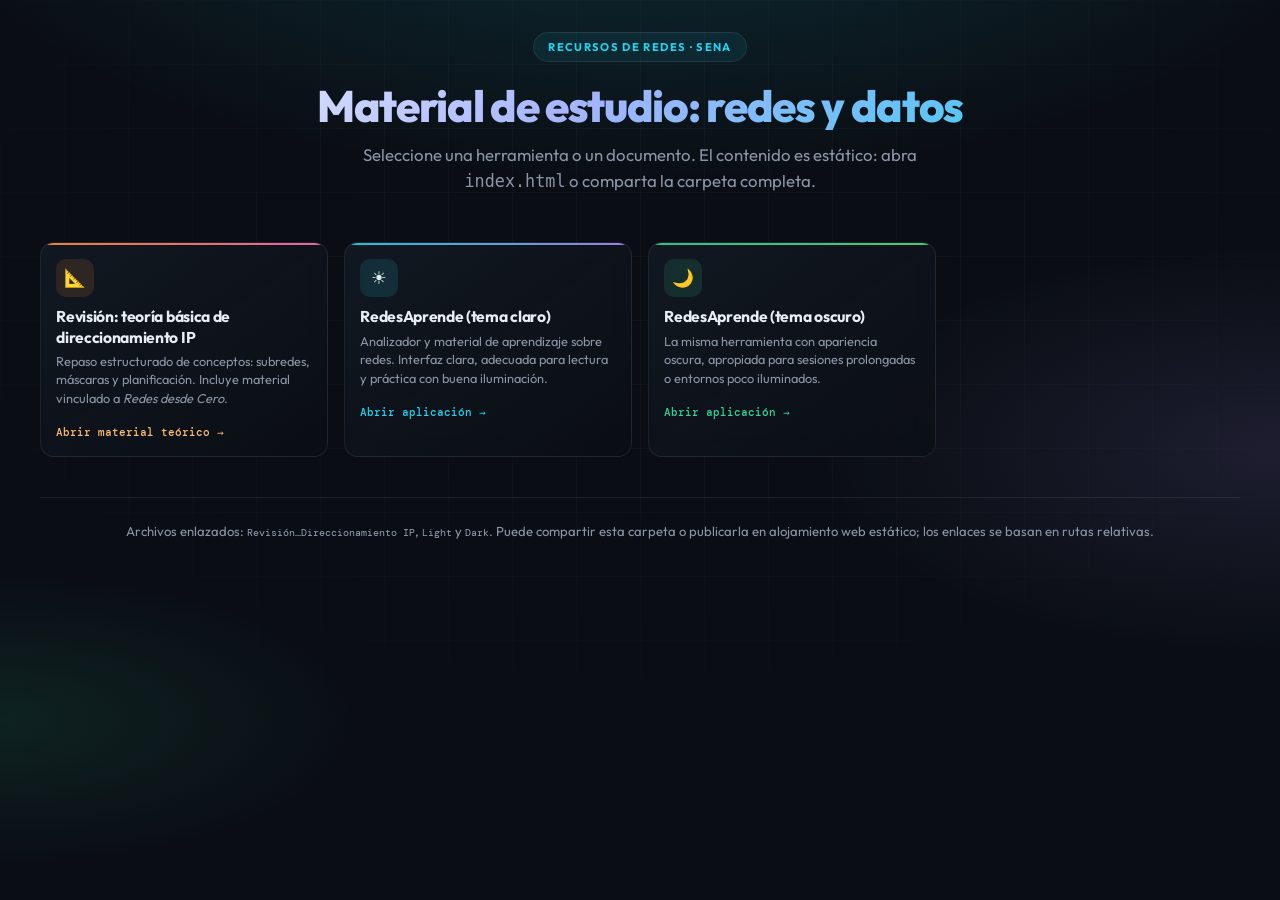
==== index.html @ 631f1eb5 "Revamp dark theme colors & fonts Replace dark-theme font stack with Outfit and DM Mono and update co" ====
<!DOCTYPE html>
<html lang="es">
<head>
  <meta charset="UTF-8">
  <meta name="viewport" content="width=device-width, initial-scale=1.0">
  <meta name="description" content="Acceso a herramientas y material de estudio: RedesAprende (analizador) y repaso de direccionamiento IP.">
  <title>Redes y datos — Material de estudio SENA</title>
  <link rel="preconnect" href="https://fonts.googleapis.com">
  <link rel="preconnect" href="https://fonts.gstatic.com" crossorigin>
  <link href="https://fonts.googleapis.com/css2?family=Outfit:wght@400;600;700;800&family=DM+Mono:wght@500&display=swap" rel="stylesheet">
  <style>
    :root {
      --ink: #0a0e14;
      --ink-soft: #141a24;
      --text: #e8ecf4;
      --muted: #8b95a8;
      --edge: rgba(255, 255, 255, 0.08);
      --glow-a: #22d3ee;
      --glow-b: #a78bfa;
      --glow-c: #34d399;
      --glow-d: #fb923c;
    }

    * { box-sizing: border-box; margin: 0; padding: 0; }

    body {
      font-family: "Outfit", system-ui, sans-serif;
      background: var(--ink);
      color: var(--text);
      min-height: 100vh;
      line-height: 1.5;
    }

    .bg {
      position: fixed;
      inset: 0;
      z-index: 0;
      background:
        radial-gradient(ellipse 120% 80% at 50% -20%, rgba(34, 211, 238, 0.18) 0%, transparent 50%),
        radial-gradient(ellipse 80% 50% at 100% 50%, rgba(167, 139, 250, 0.12) 0%, transparent 45%),
        radial-gradient(ellipse 70% 40% at 0% 80%, rgba(52, 211, 153, 0.1) 0%, transparent 40%),
        var(--ink);
    }

    .grid {
      position: fixed;
      inset: 0;
      z-index: 0;
      background-image:
        linear-gradient(rgba(255, 255, 255, 0.03) 1px, transparent 1px),
        linear-gradient(90deg, rgba(255, 255, 255, 0.03) 1px, transparent 1px);
      background-size: 64px 64px;
      mask-image: radial-gradient(ellipse 70% 60% at 50% 30%, black 20%, transparent 100%);
      pointer-events: none;
    }

    .wrap {
      position: relative;
      z-index: 1;
      width: 100%;
      max-width: 100%;
      margin: 0 auto;
      padding: clamp(1.25rem, 3vw, 2rem) clamp(1rem, 4vw, 2.5rem) 2.5rem;
    }

    header {
      text-align: center;
      margin-bottom: clamp(2rem, 5vw, 3rem);
    }

    .badge {
      display: inline-flex;
      align-items: center;
      gap: 0.4rem;
      font-size: 0.7rem;
      font-weight: 700;
      letter-spacing: 0.12em;
      text-transform: uppercase;
      color: var(--glow-a);
      border: 1px solid var(--edge);
      background: rgba(34, 211, 238, 0.08);
      padding: 0.35rem 0.9rem;
      border-radius: 100px;
      margin-bottom: 1.25rem;
    }

    h1 {
      font-size: clamp(1.85rem, 5vw, 2.75rem);
      font-weight: 800;
      letter-spacing: -0.03em;
      line-height: 1.1;
      margin-bottom: 0.75rem;
      background: linear-gradient(135deg, #fff 0%, #a5b4fc 45%, #22d3ee 100%);
      -webkit-background-clip: text;
      -webkit-text-fill-color: transparent;
      background-clip: text;
    }

    .lead {
      color: var(--muted);
      font-size: 1.05rem;
      max-width: 36rem;
      margin: 0 auto;
    }

    /* Retícula tipo blog: ocupa el ancho útil; al añadir unidades, nuevas celdas en fila o fila siguiente */
    .cards {
      display: grid;
      grid-template-columns: repeat(auto-fill, minmax(min(100%, 240px), 1fr));
      gap: 0.9rem 1rem;
      align-items: stretch;
    }

    .card {
      position: relative;
      border: 1px solid var(--edge);
      border-radius: 14px;
      padding: 1rem 0.95rem 0.85rem;
      background: linear-gradient(145deg, rgba(20, 26, 36, 0.85) 0%, rgba(10, 14, 20, 0.75) 100%);
      backdrop-filter: blur(12px);
      text-decoration: none;
      color: inherit;
      display: block;
      transition: transform 0.25s ease, border-color 0.25s ease, box-shadow 0.25s ease;
      overflow: hidden;
    }

    .card::before {
      content: "";
      position: absolute;
      top: 0; left: 0; right: 0;
      height: 2px;
      border-radius: 14px 14px 0 0;
      opacity: 0.9;
    }

    .card--cyan::before { background: linear-gradient(90deg, var(--glow-a), var(--glow-b)); }
    .card--green::before { background: linear-gradient(90deg, var(--glow-c), #4ade80); }
    .card--amber::before { background: linear-gradient(90deg, var(--glow-d), #f472b6); }
    .card--violet::before { background: linear-gradient(90deg, var(--glow-b), var(--glow-a)); }

    .card:hover {
      transform: translateY(-2px);
      border-color: rgba(255, 255, 255, 0.16);
      box-shadow: 0 12px 36px -18px rgba(34, 211, 238, 0.22);
    }

    .card__icon {
      width: 38px;
      height: 38px;
      border-radius: 10px;
      display: flex;
      align-items: center;
      justify-content: center;
      font-size: 1.1rem;
      margin-bottom: 0.6rem;
    }

    .card--cyan .card__icon { background: rgba(34, 211, 238, 0.12); }
    .card--green .card__icon { background: rgba(52, 211, 153, 0.12); }
    .card--amber .card__icon { background: rgba(251, 146, 60, 0.12); }
    .card--violet .card__icon { background: rgba(167, 139, 250, 0.12); }

    .card h2 {
      font-size: 0.98rem;
      font-weight: 700;
      margin-bottom: 0.3rem;
      letter-spacing: -0.02em;
      line-height: 1.3;
    }

    .card p {
      color: var(--muted);
      font-size: 0.8rem;
      line-height: 1.45;
      margin-bottom: 0.65rem;
    }

    .card__action {
      display: inline-flex;
      align-items: center;
      gap: 0.3rem;
      font-family: "DM Mono", ui-monospace, monospace;
      font-size: 0.68rem;
      font-weight: 500;
      color: var(--glow-a);
    }

    .card:hover .card__action { color: #67e8f9; }
    .card--green .card__action { color: var(--glow-c); }
    .card--green:hover .card__action { color: #6ee7b7; }
    .card--amber .card__action { color: #fdba74; }
    .card--amber:hover .card__action { color: #fcd34d; }
    .card--violet .card__action { color: #c4b5fd; }
    .card--violet:hover .card__action { color: #ddd6fe; }

    footer {
      text-align: center;
      margin-top: 2.5rem;
      padding-top: 1.5rem;
      border-top: 1px solid var(--edge);
      color: var(--muted);
      font-size: 0.82rem;
    }

    footer code {
      font-family: "DM Mono", monospace;
      font-size: 0.8em;
      color: #94a3b8;
    }
  </style>
</head>
<body>
  <div class="bg" aria-hidden="true"></div>
  <div class="grid" aria-hidden="true"></div>

  <div class="wrap">
    <header>
      <p class="badge" aria-label="Colección de estudio">Recursos de redes · SENA</p>
      <h1>Material de estudio: redes y datos</h1>
      <p class="lead">Seleccione una herramienta o un documento. El contenido es estático: abra <code>index.html</code> o comparta la carpeta completa.</p>
    </header>

    <div class="cards">
      <a class="card card--amber" href="Revisi%C3%B3n%20Teoria%20B%C3%A1sica%20Direccionamiento%20IP.html">
        <div>
          <div class="card__icon" aria-hidden="true">📐</div>
          <h2>Revisión: teoría básica de direccionamiento IP</h2>
          <p>Repaso estructurado de conceptos: subredes, máscaras y planificación. Incluye material vinculado a <em>Redes desde Cero</em>.</p>
          <span class="card__action">Abrir material teórico →</span>
        </div>
      </a>

      <a class="card card--cyan" href="Analizador%20Redes%20de%20Datos%20SENA%20Light.html">
        <div>
          <div class="card__icon" aria-hidden="true">☀️</div>
          <h2>RedesAprende (tema claro)</h2>
          <p>Analizador y material de aprendizaje sobre redes. Interfaz clara, adecuada para lectura y práctica con buena iluminación.</p>
          <span class="card__action">Abrir aplicación →</span>
        </div>
      </a>

      <a class="card card--green" href="Analizador%20Redes%20de%20Datos%20SENA%20Dark.html">
        <div>
          <div class="card__icon" aria-hidden="true">🌙</div>
          <h2>RedesAprende (tema oscuro)</h2>
          <p>La misma herramienta con apariencia oscura, apropiada para sesiones prolongadas o entornos poco iluminados.</p>
          <span class="card__action">Abrir aplicación →</span>
        </div>
      </a>
    </div>

    <footer>
      <p>Archivos enlazados: <code>Revisión…Direccionamiento IP</code>, <code>Light</code> y <code>Dark</code>. Puede compartir esta carpeta o publicarla en alojamiento web estático; los enlaces se basan en rutas relativas.</p>
    </footer>
  </div>
</body>
</html>
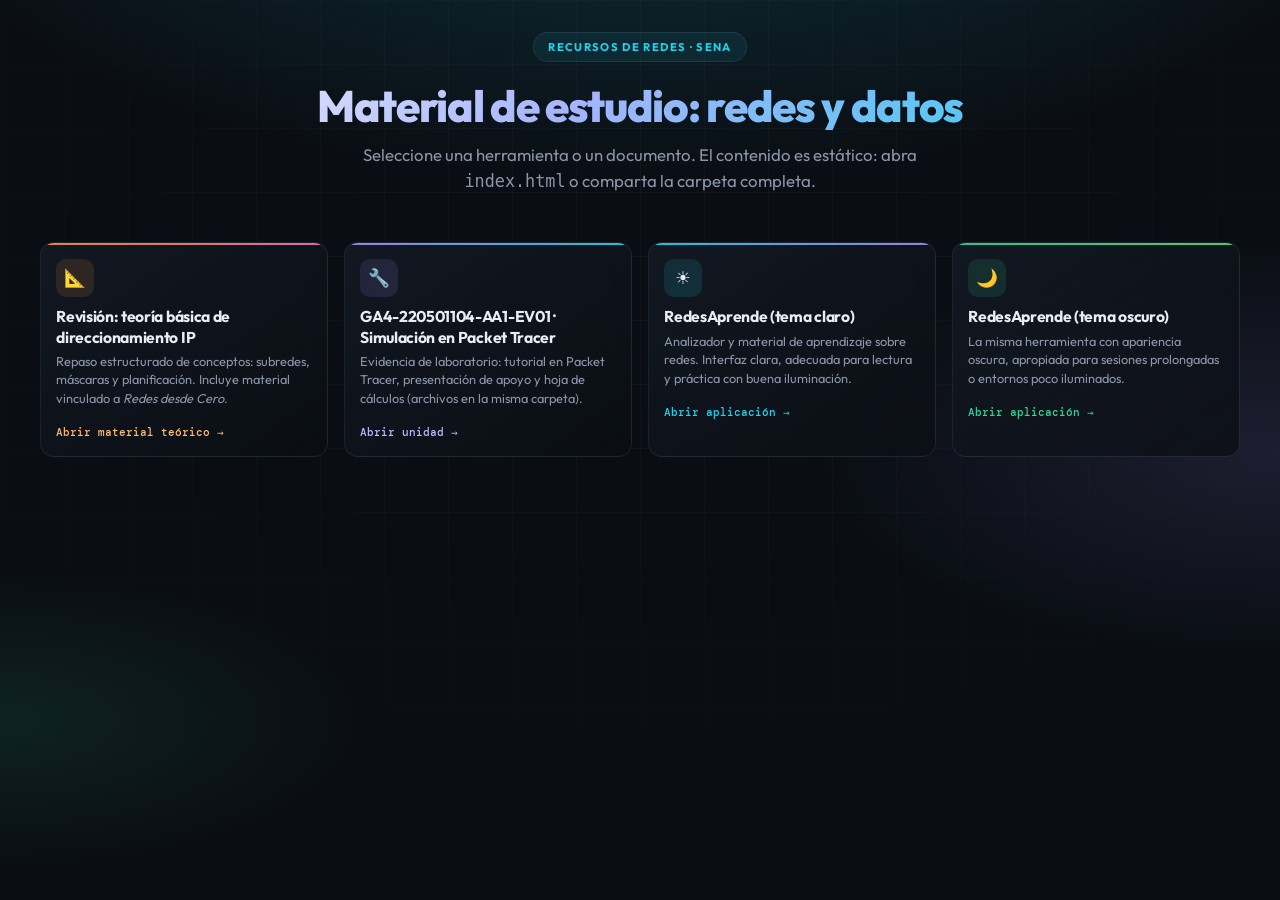
==== commit eb6a82d5: "Add Packet Tracer tutorial and index links Add a new GA4-220501104-AA1-EV01_Packet_Tracer.html tutor" ====
--- a/index.html
+++ b/index.html
@@ -193,21 +193,6 @@
     .card--amber:hover .card__action { color: #fcd34d; }
     .card--violet .card__action { color: #c4b5fd; }
     .card--violet:hover .card__action { color: #ddd6fe; }
-
-    footer {
-      text-align: center;
-      margin-top: 2.5rem;
-      padding-top: 1.5rem;
-      border-top: 1px solid var(--edge);
-      color: var(--muted);
-      font-size: 0.82rem;
-    }
-
-    footer code {
-      font-family: "DM Mono", monospace;
-      font-size: 0.8em;
-      color: #94a3b8;
-    }
   </style>
 </head>
 <body>
@@ -231,6 +216,15 @@
         </div>
       </a>
 
+      <a class="card card--violet" href="GA4-220501104-AA1-EV01_Packet_Tracer.html">
+        <div>
+          <div class="card__icon" aria-hidden="true">🔧</div>
+          <h2>GA4-220501104-AA1-EV01 · Simulación en Packet Tracer</h2>
+          <p>Evidencia de laboratorio: tutorial en Packet Tracer, presentación de apoyo y hoja de cálculos (archivos en la misma carpeta).</p>
+          <span class="card__action">Abrir unidad →</span>
+        </div>
+      </a>
+
       <a class="card card--cyan" href="Analizador%20Redes%20de%20Datos%20SENA%20Light.html">
         <div>
           <div class="card__icon" aria-hidden="true">☀️</div>
@@ -249,10 +243,6 @@
         </div>
       </a>
     </div>
-
-    <footer>
-      <p>Archivos enlazados: <code>Revisión…Direccionamiento IP</code>, <code>Light</code> y <code>Dark</code>. Puede compartir esta carpeta o publicarla en alojamiento web estático; los enlaces se basan en rutas relativas.</p>
-    </footer>
   </div>
 </body>
 </html>
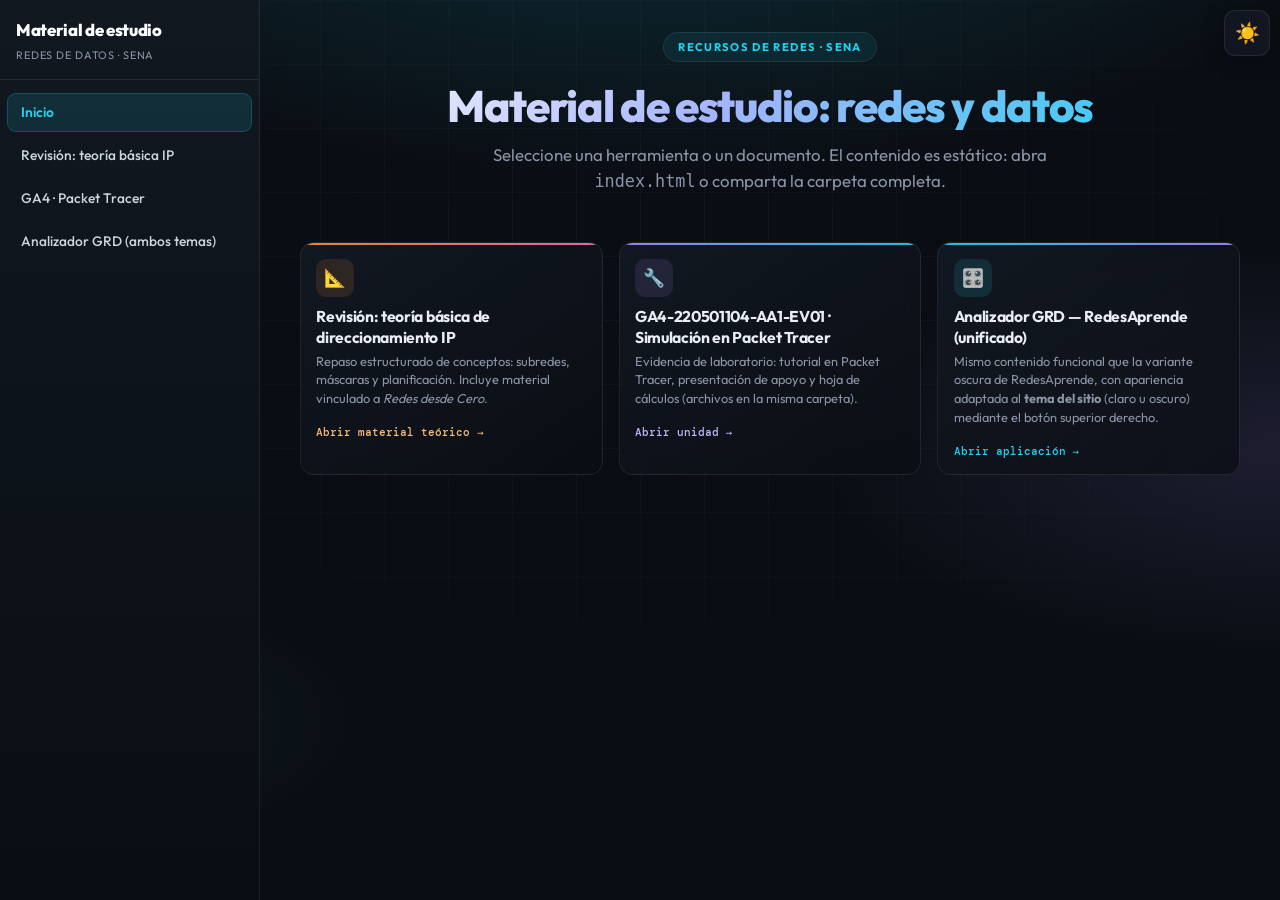
==== commit 835ccd54: "Add theme toggle, LMS layout and skin files Introduce a client-side theme switch (reads/saves sena-s" ====
--- a/index.html
+++ b/index.html
@@ -3,13 +3,28 @@
 <head>
   <meta charset="UTF-8">
   <meta name="viewport" content="width=device-width, initial-scale=1.0">
+  <script>
+    (function () {
+      var t = null;
+      try {
+        t = localStorage.getItem("sena-site-theme") || localStorage.getItem("sena-index-theme");
+      } catch (e) {}
+      var d = document.documentElement.getAttribute("data-default-theme");
+      if (d !== "light" && d !== "dark") d = "dark";
+      document.documentElement.setAttribute("data-theme", t === "light" || t === "dark" ? t : d);
+    })();
+  </script>
   <meta name="description" content="Acceso a herramientas y material de estudio: RedesAprende (analizador) y repaso de direccionamiento IP.">
   <title>Redes y datos — Material de estudio SENA</title>
   <link rel="preconnect" href="https://fonts.googleapis.com">
   <link rel="preconnect" href="https://fonts.gstatic.com" crossorigin>
   <link href="https://fonts.googleapis.com/css2?family=Outfit:wght@400;600;700;800&family=DM+Mono:wght@500&display=swap" rel="stylesheet">
+  <link rel="stylesheet" href="lms-layout.css">
+  <link rel="stylesheet" href="site-theme-button.css">
   <style>
-    :root {
+    :root,
+    [data-theme="dark"] {
+      color-scheme: dark;
       --ink: #0a0e14;
       --ink-soft: #141a24;
       --text: #e8ecf4;
@@ -19,6 +34,19 @@
       --glow-b: #a78bfa;
       --glow-c: #34d399;
       --glow-d: #fb923c;
+    }
+
+    [data-theme="light"] {
+      color-scheme: light;
+      --ink: #f0f4fa;
+      --ink-soft: #ffffff;
+      --text: #0f172a;
+      --muted: #64748b;
+      --edge: rgba(15, 23, 42, 0.1);
+      --glow-a: #0ea5e9;
+      --glow-b: #7c3aed;
+      --glow-c: #16a34a;
+      --glow-d: #ea580c;
     }
 
     * { box-sizing: border-box; margin: 0; padding: 0; }
@@ -52,6 +80,20 @@
       background-size: 64px 64px;
       mask-image: radial-gradient(ellipse 70% 60% at 50% 30%, black 20%, transparent 100%);
       pointer-events: none;
+    }
+
+    [data-theme="light"] .bg {
+      background:
+        radial-gradient(ellipse 120% 80% at 50% -20%, rgba(14, 165, 233, 0.14) 0%, transparent 50%),
+        radial-gradient(ellipse 80% 50% at 100% 50%, rgba(124, 58, 237, 0.08) 0%, transparent 45%),
+        radial-gradient(ellipse 70% 40% at 0% 80%, rgba(22, 163, 74, 0.08) 0%, transparent 40%),
+        var(--ink);
+    }
+
+    [data-theme="light"] .grid {
+      background-image:
+        linear-gradient(rgba(15, 23, 42, 0.05) 1px, transparent 1px),
+        linear-gradient(90deg, rgba(15, 23, 42, 0.05) 1px, transparent 1px);
     }
 
     .wrap {
@@ -84,6 +126,12 @@
       margin-bottom: 1.25rem;
     }
 
+    [data-theme="light"] .badge {
+      color: #0369a1;
+      border-color: rgba(14, 165, 233, 0.2);
+      background: rgba(14, 165, 233, 0.1);
+    }
+
     h1 {
       font-size: clamp(1.85rem, 5vw, 2.75rem);
       font-weight: 800;
@@ -96,11 +144,26 @@
       background-clip: text;
     }
 
+    [data-theme="light"] h1 {
+      background: linear-gradient(135deg, #0f172a 0%, #0ea5e9 50%, #0284c7 100%);
+      -webkit-background-clip: text;
+      -webkit-text-fill-color: transparent;
+      background-clip: text;
+    }
+
     .lead {
       color: var(--muted);
       font-size: 1.05rem;
       max-width: 36rem;
       margin: 0 auto;
+    }
+
+    [data-theme="light"] .lead code {
+      background: rgba(14, 165, 233, 0.12);
+      color: #0c4a6e;
+      padding: 0.12em 0.4em;
+      border-radius: 5px;
+      font-size: 0.9em;
     }
 
     /* Retícula tipo blog: ocupa el ancho útil; al añadir unidades, nuevas celdas en fila o fila siguiente */
@@ -125,6 +188,15 @@
       overflow: hidden;
     }
 
+    [data-theme="light"] .card {
+      background: #fff;
+      box-shadow: 0 2px 16px rgba(14, 165, 233, 0.08);
+    }
+
+    [data-theme="light"] .card h2 {
+      color: #0f172a;
+    }
+
     .card::before {
       content: "";
       position: absolute;
@@ -143,6 +215,11 @@
       transform: translateY(-2px);
       border-color: rgba(255, 255, 255, 0.16);
       box-shadow: 0 12px 36px -18px rgba(34, 211, 238, 0.22);
+    }
+
+    [data-theme="light"] .card:hover {
+      border-color: rgba(14, 165, 233, 0.22);
+      box-shadow: 0 12px 36px -18px rgba(14, 165, 233, 0.18);
     }
 
     .card__icon {
@@ -161,6 +238,11 @@
     .card--amber .card__icon { background: rgba(251, 146, 60, 0.12); }
     .card--violet .card__icon { background: rgba(167, 139, 250, 0.12); }
 
+    [data-theme="light"] .card--cyan .card__icon { background: rgba(14, 165, 233, 0.12); }
+    [data-theme="light"] .card--green .card__icon { background: rgba(22, 163, 74, 0.1); }
+    [data-theme="light"] .card--amber .card__icon { background: rgba(234, 88, 12, 0.1); }
+    [data-theme="light"] .card--violet .card__icon { background: rgba(124, 58, 250, 0.1); }
+
     .card h2 {
       font-size: 0.98rem;
       font-weight: 700;
@@ -193,12 +275,37 @@
     .card--amber:hover .card__action { color: #fcd34d; }
     .card--violet .card__action { color: #c4b5fd; }
     .card--violet:hover .card__action { color: #ddd6fe; }
+
+    [data-theme="light"] .card:hover .card__action { color: #0369a1; }
+    [data-theme="light"] .card--green .card__action { color: var(--glow-c); }
+    [data-theme="light"] .card--green:hover .card__action { color: #15803d; }
+    [data-theme="light"] .card--amber .card__action { color: #c2410c; }
+    [data-theme="light"] .card--amber:hover .card__action { color: #9a3412; }
+    [data-theme="light"] .card--violet .card__action { color: #6d28d9; }
+    [data-theme="light"] .card--violet:hover .card__action { color: #5b21b6; }
   </style>
 </head>
 <body>
   <div class="bg" aria-hidden="true"></div>
   <div class="grid" aria-hidden="true"></div>
 
+  <div class="lms-app">
+  <button type="button" class="lms-burger" aria-label="Menú de unidades" aria-controls="lms-sidebar" aria-expanded="false">☰</button>
+  <div class="lms-scrim" aria-hidden="true"></div>
+  <aside id="lms-sidebar" class="lms-sidebar" aria-label="Unidades del curso">
+    <div class="lms-sidebar__head">
+      <a href="index.html" class="lms-sidebar__brand">Material de estudio</a>
+      <span class="lms-sidebar__sub">Redes de datos · SENA</span>
+    </div>
+    <nav class="lms-sidebar__nav" aria-label="Módulos">
+      <a href="index.html" class="lms-sidebar__link lms-sidebar__link--active" aria-current="page">Inicio</a>
+      <a href="Revisi%C3%B3n%20Teoria%20B%C3%A1sica%20Direccionamiento%20IP.html" class="lms-sidebar__link">Revisión: teoría básica IP</a>
+      <a href="GA4-220501104-AA1-EV01_Packet_Tracer.html" class="lms-sidebar__link">GA4 · Packet Tracer</a>
+      <a href="Analizador-GRD-Redes-SENA.html" class="lms-sidebar__link">Analizador GRD (ambos temas)</a>
+    </nav>
+  </aside>
+  <div class="lms-main">
+  <button type="button" class="site-theme-btn" id="site-theme-btn" aria-pressed="false" aria-label="Alternar entre tema claro y oscuro" title="Tema claro u oscuro"></button>
   <div class="wrap">
     <header>
       <p class="badge" aria-label="Colección de estudio">Recursos de redes · SENA</p>
@@ -225,24 +332,19 @@
         </div>
       </a>
 
-      <a class="card card--cyan" href="Analizador%20Redes%20de%20Datos%20SENA%20Light.html">
+      <a class="card card--cyan" href="Analizador-GRD-Redes-SENA.html">
         <div>
-          <div class="card__icon" aria-hidden="true">☀️</div>
-          <h2>RedesAprende (tema claro)</h2>
-          <p>Analizador y material de aprendizaje sobre redes. Interfaz clara, adecuada para lectura y práctica con buena iluminación.</p>
-          <span class="card__action">Abrir aplicación →</span>
-        </div>
-      </a>
-
-      <a class="card card--green" href="Analizador%20Redes%20de%20Datos%20SENA%20Dark.html">
-        <div>
-          <div class="card__icon" aria-hidden="true">🌙</div>
-          <h2>RedesAprende (tema oscuro)</h2>
-          <p>La misma herramienta con apariencia oscura, apropiada para sesiones prolongadas o entornos poco iluminados.</p>
+          <div class="card__icon" aria-hidden="true">🎛️</div>
+          <h2>Analizador GRD — RedesAprende (unificado)</h2>
+          <p>Mismo contenido funcional que la variante oscura de RedesAprende, con apariencia adaptada al <strong>tema del sitio</strong> (claro u oscuro) mediante el botón superior derecho.</p>
           <span class="card__action">Abrir aplicación →</span>
         </div>
       </a>
     </div>
   </div>
+  </div>
+  </div>
+  <script src="lms.js" defer></script>
+  <script src="site-theme.js" defer></script>
 </body>
 </html>
--- a/lms-layout.css
+++ b/lms-layout.css
@@ -0,0 +1,226 @@
+/* Shell tipo LMS / Canvas — barra lateral + área principal */
+
+.lms-app {
+  display: grid;
+  grid-template-columns: minmax(0, 260px) minmax(0, 1fr);
+  min-height: 100vh;
+  position: relative;
+  z-index: 1;
+}
+
+.lms-sidebar {
+  background: linear-gradient(180deg, #111820 0%, #0a0e14 100%);
+  border-right: 1px solid rgba(255, 255, 255, 0.08);
+  display: flex;
+  flex-direction: column;
+  position: sticky;
+  top: 0;
+  align-self: start;
+  height: 100vh;
+  max-height: 100vh;
+  overflow-y: auto;
+  overflow-x: hidden;
+}
+
+.lms-sidebar__head {
+  padding: 1.2rem 1rem 1rem;
+  border-bottom: 1px solid rgba(255, 255, 255, 0.08);
+  flex-shrink: 0;
+}
+
+.lms-sidebar__brand {
+  font-family: "Outfit", system-ui, sans-serif;
+  font-size: 1.05rem;
+  font-weight: 800;
+  color: #fff;
+  text-decoration: none;
+  letter-spacing: -0.02em;
+  line-height: 1.25;
+  display: block;
+}
+.lms-sidebar__brand:hover {
+  color: #22d3ee;
+}
+
+.lms-sidebar__sub {
+  font-size: 0.68rem;
+  color: #8b95a8;
+  text-transform: uppercase;
+  letter-spacing: 0.08em;
+  margin-top: 0.4rem;
+  display: block;
+}
+
+.lms-sidebar__nav {
+  padding: 0.8rem 0.45rem 1.5rem;
+  display: flex;
+  flex-direction: column;
+  gap: 3px;
+}
+
+.lms-sidebar__link {
+  display: block;
+  padding: 0.6rem 0.8rem;
+  border-radius: 9px;
+  font-family: "Outfit", system-ui, sans-serif;
+  font-size: 0.86rem;
+  font-weight: 500;
+  color: #cbd5e1;
+  text-decoration: none;
+  border: 1px solid transparent;
+  transition: background 0.15s, color 0.15s, border-color 0.15s;
+  line-height: 1.35;
+}
+.lms-sidebar__link:hover {
+  background: rgba(34, 211, 238, 0.08);
+  color: #fff;
+}
+.lms-sidebar__link--active {
+  background: rgba(34, 211, 238, 0.12);
+  color: #22d3ee;
+  font-weight: 600;
+  border-color: rgba(34, 211, 238, 0.22);
+}
+
+.lms-sidebar__section {
+  font-size: 0.62rem;
+  font-weight: 700;
+  text-transform: uppercase;
+  letter-spacing: 0.12em;
+  color: #64748b;
+  padding: 1rem 0.8rem 0.35rem;
+}
+
+.lms-main {
+  min-width: 0;
+  flex: 1;
+  display: flex;
+  flex-direction: column;
+}
+
+/* Botón menú (móvil / tablet) */
+.lms-burger {
+  display: none;
+  position: fixed;
+  top: 10px;
+  left: 10px;
+  z-index: 400;
+  width: 46px;
+  height: 46px;
+  border-radius: 11px;
+  border: 1px solid rgba(255, 255, 255, 0.14);
+  background: #0f1419;
+  color: #e8ecf4;
+  font-size: 1.35rem;
+  line-height: 1;
+  cursor: pointer;
+  align-items: center;
+  justify-content: center;
+  box-shadow: 0 4px 24px rgba(0, 0, 0, 0.45);
+}
+.lms-burger:hover {
+  background: #1a2430;
+}
+
+.lms-scrim {
+  display: none;
+  position: fixed;
+  inset: 0;
+  z-index: 350;
+  background: rgba(0, 0, 0, 0.45);
+  opacity: 0;
+  pointer-events: none;
+  transition: opacity 0.2s ease;
+}
+
+@media (max-width: 1024px) {
+  .lms-app {
+    grid-template-columns: 1fr;
+  }
+
+  .lms-burger {
+    display: flex;
+  }
+
+  .lms-main {
+    padding-top: 64px;
+  }
+
+  .lms-sidebar {
+    position: fixed;
+    left: 0;
+    top: 0;
+    z-index: 380;
+    width: min(300px, 90vw);
+    height: 100vh;
+    transform: translateX(-100%);
+    transition: transform 0.26s ease;
+    box-shadow: 12px 0 40px rgba(0, 0, 0, 0.35);
+  }
+
+  .lms-app.lms--nav-open .lms-sidebar {
+    transform: translateX(0);
+  }
+
+  .lms-scrim {
+    display: block;
+  }
+
+  .lms-app.lms--nav-open .lms-scrim {
+    opacity: 1;
+    pointer-events: auto;
+  }
+}
+
+/* Barra de progreso fija (p. ej. Revisión) alineada al área principal, no al sidebar */
+@media (min-width: 1025px) {
+  .lms-app .progress-bar {
+    left: 260px !important;
+    width: calc(100% - 260px) !important;
+  }
+}
+
+/* Tema claro (p. ej. index con data-theme) — barra lateral y menú móvil */
+html[data-theme="light"] .lms-sidebar {
+  background: linear-gradient(180deg, #f8fafc 0%, #f1f5f9 100%);
+  border-right-color: rgba(15, 23, 42, 0.08);
+}
+
+html[data-theme="light"] .lms-sidebar__head {
+  border-bottom-color: rgba(15, 23, 42, 0.08);
+}
+
+html[data-theme="light"] .lms-sidebar__brand {
+  color: #0f172a;
+}
+html[data-theme="light"] .lms-sidebar__brand:hover {
+  color: #0284c7;
+}
+html[data-theme="light"] .lms-sidebar__sub {
+  color: #64748b;
+}
+html[data-theme="light"] .lms-sidebar__link {
+  color: #475569;
+}
+html[data-theme="light"] .lms-sidebar__link:hover {
+  background: rgba(14, 165, 233, 0.1);
+  color: #0f172a;
+}
+html[data-theme="light"] .lms-sidebar__link--active {
+  background: rgba(14, 165, 233, 0.15);
+  color: #0284c7;
+  border-color: rgba(14, 165, 233, 0.2);
+}
+html[data-theme="light"] .lms-sidebar__section {
+  color: #94a3b8;
+}
+
+html[data-theme="light"] .lms-burger {
+  border-color: rgba(15, 23, 42, 0.12);
+  background: #fff;
+  color: #0f172a;
+  box-shadow: 0 2px 12px rgba(15, 23, 42, 0.12);
+}
+html[data-theme="light"] .lms-burger:hover {
+  background: #f1f5f9;
+}
--- a/site-theme-button.css
+++ b/site-theme-button.css
@@ -0,0 +1,43 @@
+/* Botón fijo: alternar tema (usar en todas las páginas con site-theme.js) */
+.site-theme-btn {
+  position: fixed;
+  top: 10px;
+  right: 10px;
+  z-index: 390;
+  width: 46px;
+  height: 46px;
+  border-radius: 11px;
+  border: 1px solid var(--edge, rgba(255, 255, 255, 0.08));
+  background: rgba(20, 26, 36, 0.75);
+  color: #e8ecf4;
+  font-size: 1.25rem;
+  line-height: 1;
+  cursor: pointer;
+  display: flex;
+  align-items: center;
+  justify-content: center;
+  box-shadow: 0 4px 20px rgba(0, 0, 0, 0.35);
+  transition: background 0.2s, border-color 0.2s, transform 0.15s;
+}
+.site-theme-btn::after {
+  content: "☀️";
+  line-height: 1;
+}
+html[data-theme="light"] .site-theme-btn::after {
+  content: "🌙";
+}
+.site-theme-btn:hover {
+  background: rgba(30, 38, 50, 0.95);
+}
+.site-theme-btn:active {
+  transform: scale(0.97);
+}
+html[data-theme="light"] .site-theme-btn {
+  background: #fff;
+  color: #0f172a;
+  border-color: rgba(15, 23, 42, 0.12);
+  box-shadow: 0 2px 12px rgba(14, 165, 233, 0.12);
+}
+html[data-theme="light"] .site-theme-btn:hover {
+  background: #f1f5f9;
+}
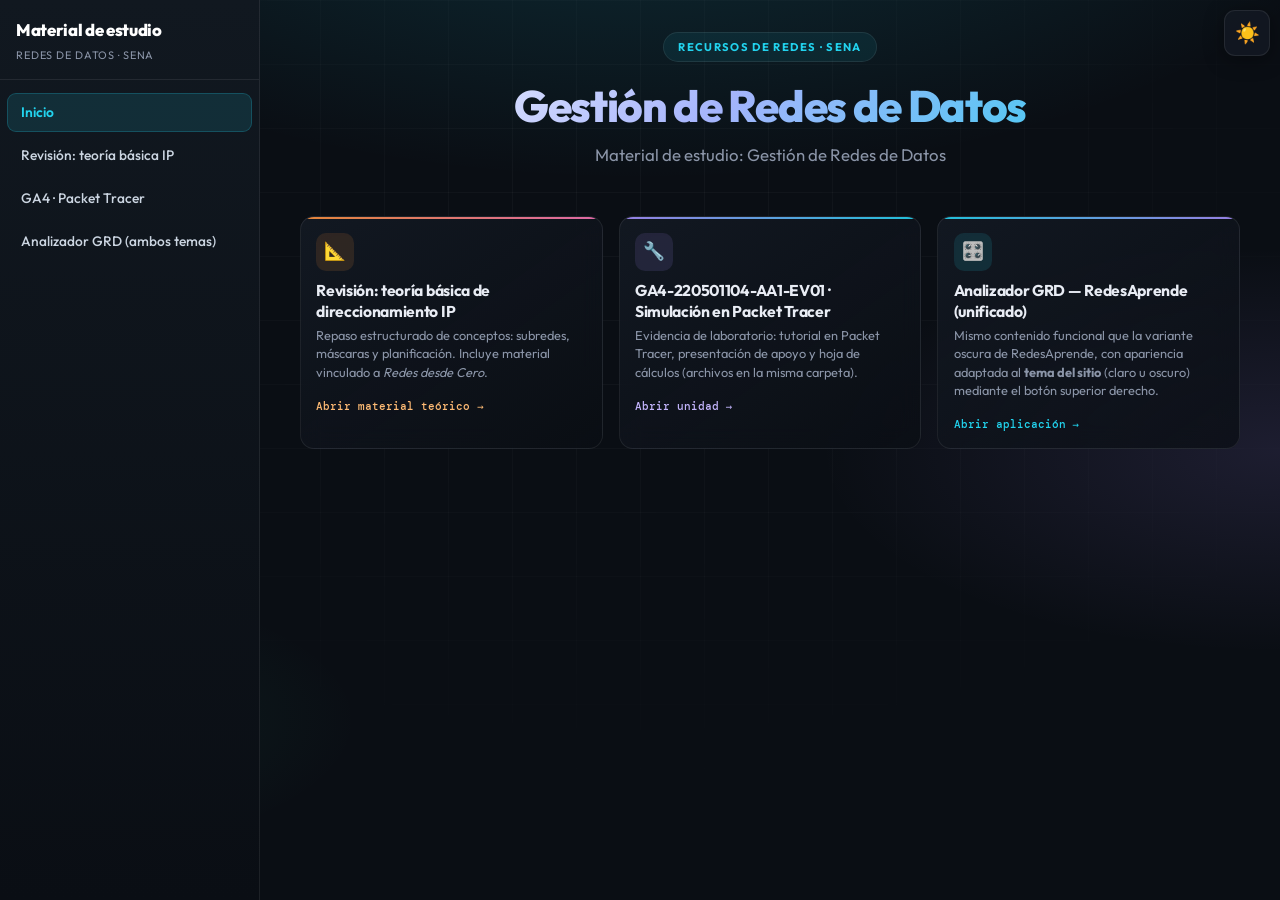
==== commit 3770ebd1: "Extract inline CSS/JS into external assets Remove large inline CSS and JS from analyzer pages and mo" ====
--- a/index.html
+++ b/index.html
@@ -3,287 +3,15 @@
 <head>
   <meta charset="UTF-8">
   <meta name="viewport" content="width=device-width, initial-scale=1.0">
-  <script>
-    (function () {
-      var t = null;
-      try {
-        t = localStorage.getItem("sena-site-theme") || localStorage.getItem("sena-index-theme");
-      } catch (e) {}
-      var d = document.documentElement.getAttribute("data-default-theme");
-      if (d !== "light" && d !== "dark") d = "dark";
-      document.documentElement.setAttribute("data-theme", t === "light" || t === "dark" ? t : d);
-    })();
-  </script>
+  <script src="./js/theme-init.js"></script>
   <meta name="description" content="Acceso a herramientas y material de estudio: RedesAprende (analizador) y repaso de direccionamiento IP.">
   <title>Redes y datos — Material de estudio SENA</title>
   <link rel="preconnect" href="https://fonts.googleapis.com">
   <link rel="preconnect" href="https://fonts.gstatic.com" crossorigin>
   <link href="https://fonts.googleapis.com/css2?family=Outfit:wght@400;600;700;800&family=DM+Mono:wght@500&display=swap" rel="stylesheet">
-  <link rel="stylesheet" href="lms-layout.css">
-  <link rel="stylesheet" href="site-theme-button.css">
-  <style>
-    :root,
-    [data-theme="dark"] {
-      color-scheme: dark;
-      --ink: #0a0e14;
-      --ink-soft: #141a24;
-      --text: #e8ecf4;
-      --muted: #8b95a8;
-      --edge: rgba(255, 255, 255, 0.08);
-      --glow-a: #22d3ee;
-      --glow-b: #a78bfa;
-      --glow-c: #34d399;
-      --glow-d: #fb923c;
-    }
-
-    [data-theme="light"] {
-      color-scheme: light;
-      --ink: #f0f4fa;
-      --ink-soft: #ffffff;
-      --text: #0f172a;
-      --muted: #64748b;
-      --edge: rgba(15, 23, 42, 0.1);
-      --glow-a: #0ea5e9;
-      --glow-b: #7c3aed;
-      --glow-c: #16a34a;
-      --glow-d: #ea580c;
-    }
-
-    * { box-sizing: border-box; margin: 0; padding: 0; }
-
-    body {
-      font-family: "Outfit", system-ui, sans-serif;
-      background: var(--ink);
-      color: var(--text);
-      min-height: 100vh;
-      line-height: 1.5;
-    }
-
-    .bg {
-      position: fixed;
-      inset: 0;
-      z-index: 0;
-      background:
-        radial-gradient(ellipse 120% 80% at 50% -20%, rgba(34, 211, 238, 0.18) 0%, transparent 50%),
-        radial-gradient(ellipse 80% 50% at 100% 50%, rgba(167, 139, 250, 0.12) 0%, transparent 45%),
-        radial-gradient(ellipse 70% 40% at 0% 80%, rgba(52, 211, 153, 0.1) 0%, transparent 40%),
-        var(--ink);
-    }
-
-    .grid {
-      position: fixed;
-      inset: 0;
-      z-index: 0;
-      background-image:
-        linear-gradient(rgba(255, 255, 255, 0.03) 1px, transparent 1px),
-        linear-gradient(90deg, rgba(255, 255, 255, 0.03) 1px, transparent 1px);
-      background-size: 64px 64px;
-      mask-image: radial-gradient(ellipse 70% 60% at 50% 30%, black 20%, transparent 100%);
-      pointer-events: none;
-    }
-
-    [data-theme="light"] .bg {
-      background:
-        radial-gradient(ellipse 120% 80% at 50% -20%, rgba(14, 165, 233, 0.14) 0%, transparent 50%),
-        radial-gradient(ellipse 80% 50% at 100% 50%, rgba(124, 58, 237, 0.08) 0%, transparent 45%),
-        radial-gradient(ellipse 70% 40% at 0% 80%, rgba(22, 163, 74, 0.08) 0%, transparent 40%),
-        var(--ink);
-    }
-
-    [data-theme="light"] .grid {
-      background-image:
-        linear-gradient(rgba(15, 23, 42, 0.05) 1px, transparent 1px),
-        linear-gradient(90deg, rgba(15, 23, 42, 0.05) 1px, transparent 1px);
-    }
-
-    .wrap {
-      position: relative;
-      z-index: 1;
-      width: 100%;
-      max-width: 100%;
-      margin: 0 auto;
-      padding: clamp(1.25rem, 3vw, 2rem) clamp(1rem, 4vw, 2.5rem) 2.5rem;
-    }
-
-    header {
-      text-align: center;
-      margin-bottom: clamp(2rem, 5vw, 3rem);
-    }
-
-    .badge {
-      display: inline-flex;
-      align-items: center;
-      gap: 0.4rem;
-      font-size: 0.7rem;
-      font-weight: 700;
-      letter-spacing: 0.12em;
-      text-transform: uppercase;
-      color: var(--glow-a);
-      border: 1px solid var(--edge);
-      background: rgba(34, 211, 238, 0.08);
-      padding: 0.35rem 0.9rem;
-      border-radius: 100px;
-      margin-bottom: 1.25rem;
-    }
-
-    [data-theme="light"] .badge {
-      color: #0369a1;
-      border-color: rgba(14, 165, 233, 0.2);
-      background: rgba(14, 165, 233, 0.1);
-    }
-
-    h1 {
-      font-size: clamp(1.85rem, 5vw, 2.75rem);
-      font-weight: 800;
-      letter-spacing: -0.03em;
-      line-height: 1.1;
-      margin-bottom: 0.75rem;
-      background: linear-gradient(135deg, #fff 0%, #a5b4fc 45%, #22d3ee 100%);
-      -webkit-background-clip: text;
-      -webkit-text-fill-color: transparent;
-      background-clip: text;
-    }
-
-    [data-theme="light"] h1 {
-      background: linear-gradient(135deg, #0f172a 0%, #0ea5e9 50%, #0284c7 100%);
-      -webkit-background-clip: text;
-      -webkit-text-fill-color: transparent;
-      background-clip: text;
-    }
-
-    .lead {
-      color: var(--muted);
-      font-size: 1.05rem;
-      max-width: 36rem;
-      margin: 0 auto;
-    }
-
-    [data-theme="light"] .lead code {
-      background: rgba(14, 165, 233, 0.12);
-      color: #0c4a6e;
-      padding: 0.12em 0.4em;
-      border-radius: 5px;
-      font-size: 0.9em;
-    }
-
-    /* Retícula tipo blog: ocupa el ancho útil; al añadir unidades, nuevas celdas en fila o fila siguiente */
-    .cards {
-      display: grid;
-      grid-template-columns: repeat(auto-fill, minmax(min(100%, 240px), 1fr));
-      gap: 0.9rem 1rem;
-      align-items: stretch;
-    }
-
-    .card {
-      position: relative;
-      border: 1px solid var(--edge);
-      border-radius: 14px;
-      padding: 1rem 0.95rem 0.85rem;
-      background: linear-gradient(145deg, rgba(20, 26, 36, 0.85) 0%, rgba(10, 14, 20, 0.75) 100%);
-      backdrop-filter: blur(12px);
-      text-decoration: none;
-      color: inherit;
-      display: block;
-      transition: transform 0.25s ease, border-color 0.25s ease, box-shadow 0.25s ease;
-      overflow: hidden;
-    }
-
-    [data-theme="light"] .card {
-      background: #fff;
-      box-shadow: 0 2px 16px rgba(14, 165, 233, 0.08);
-    }
-
-    [data-theme="light"] .card h2 {
-      color: #0f172a;
-    }
-
-    .card::before {
-      content: "";
-      position: absolute;
-      top: 0; left: 0; right: 0;
-      height: 2px;
-      border-radius: 14px 14px 0 0;
-      opacity: 0.9;
-    }
-
-    .card--cyan::before { background: linear-gradient(90deg, var(--glow-a), var(--glow-b)); }
-    .card--green::before { background: linear-gradient(90deg, var(--glow-c), #4ade80); }
-    .card--amber::before { background: linear-gradient(90deg, var(--glow-d), #f472b6); }
-    .card--violet::before { background: linear-gradient(90deg, var(--glow-b), var(--glow-a)); }
-
-    .card:hover {
-      transform: translateY(-2px);
-      border-color: rgba(255, 255, 255, 0.16);
-      box-shadow: 0 12px 36px -18px rgba(34, 211, 238, 0.22);
-    }
-
-    [data-theme="light"] .card:hover {
-      border-color: rgba(14, 165, 233, 0.22);
-      box-shadow: 0 12px 36px -18px rgba(14, 165, 233, 0.18);
-    }
-
-    .card__icon {
-      width: 38px;
-      height: 38px;
-      border-radius: 10px;
-      display: flex;
-      align-items: center;
-      justify-content: center;
-      font-size: 1.1rem;
-      margin-bottom: 0.6rem;
-    }
-
-    .card--cyan .card__icon { background: rgba(34, 211, 238, 0.12); }
-    .card--green .card__icon { background: rgba(52, 211, 153, 0.12); }
-    .card--amber .card__icon { background: rgba(251, 146, 60, 0.12); }
-    .card--violet .card__icon { background: rgba(167, 139, 250, 0.12); }
-
-    [data-theme="light"] .card--cyan .card__icon { background: rgba(14, 165, 233, 0.12); }
-    [data-theme="light"] .card--green .card__icon { background: rgba(22, 163, 74, 0.1); }
-    [data-theme="light"] .card--amber .card__icon { background: rgba(234, 88, 12, 0.1); }
-    [data-theme="light"] .card--violet .card__icon { background: rgba(124, 58, 250, 0.1); }
-
-    .card h2 {
-      font-size: 0.98rem;
-      font-weight: 700;
-      margin-bottom: 0.3rem;
-      letter-spacing: -0.02em;
-      line-height: 1.3;
-    }
-
-    .card p {
-      color: var(--muted);
-      font-size: 0.8rem;
-      line-height: 1.45;
-      margin-bottom: 0.65rem;
-    }
-
-    .card__action {
-      display: inline-flex;
-      align-items: center;
-      gap: 0.3rem;
-      font-family: "DM Mono", ui-monospace, monospace;
-      font-size: 0.68rem;
-      font-weight: 500;
-      color: var(--glow-a);
-    }
-
-    .card:hover .card__action { color: #67e8f9; }
-    .card--green .card__action { color: var(--glow-c); }
-    .card--green:hover .card__action { color: #6ee7b7; }
-    .card--amber .card__action { color: #fdba74; }
-    .card--amber:hover .card__action { color: #fcd34d; }
-    .card--violet .card__action { color: #c4b5fd; }
-    .card--violet:hover .card__action { color: #ddd6fe; }
-
-    [data-theme="light"] .card:hover .card__action { color: #0369a1; }
-    [data-theme="light"] .card--green .card__action { color: var(--glow-c); }
-    [data-theme="light"] .card--green:hover .card__action { color: #15803d; }
-    [data-theme="light"] .card--amber .card__action { color: #c2410c; }
-    [data-theme="light"] .card--amber:hover .card__action { color: #9a3412; }
-    [data-theme="light"] .card--violet .card__action { color: #6d28d9; }
-    [data-theme="light"] .card--violet:hover .card__action { color: #5b21b6; }
-  </style>
+  <link rel="stylesheet" href="./css/lms-layout.css">
+  <link rel="stylesheet" href="./css/site-theme-button.css">
+  <link rel="stylesheet" href="./css/site-index.css">
 </head>
 <body>
   <div class="bg" aria-hidden="true"></div>
@@ -294,14 +22,14 @@
   <div class="lms-scrim" aria-hidden="true"></div>
   <aside id="lms-sidebar" class="lms-sidebar" aria-label="Unidades del curso">
     <div class="lms-sidebar__head">
-      <a href="index.html" class="lms-sidebar__brand">Material de estudio</a>
+      <a href="./index.html" class="lms-sidebar__brand">Material de estudio</a>
       <span class="lms-sidebar__sub">Redes de datos · SENA</span>
     </div>
     <nav class="lms-sidebar__nav" aria-label="Módulos">
-      <a href="index.html" class="lms-sidebar__link lms-sidebar__link--active" aria-current="page">Inicio</a>
-      <a href="Revisi%C3%B3n%20Teoria%20B%C3%A1sica%20Direccionamiento%20IP.html" class="lms-sidebar__link">Revisión: teoría básica IP</a>
-      <a href="GA4-220501104-AA1-EV01_Packet_Tracer.html" class="lms-sidebar__link">GA4 · Packet Tracer</a>
-      <a href="Analizador-GRD-Redes-SENA.html" class="lms-sidebar__link">Analizador GRD (ambos temas)</a>
+      <a href="./index.html" class="lms-sidebar__link lms-sidebar__link--active" aria-current="page">Inicio</a>
+      <a href="./revision-direccionamiento-ip.html" class="lms-sidebar__link">Revisión: teoría básica IP</a>
+      <a href="./ga4-packet-tracer.html" class="lms-sidebar__link">GA4 · Packet Tracer</a>
+      <a href="./analizador-grd.html" class="lms-sidebar__link">Analizador GRD (ambos temas)</a>
     </nav>
   </aside>
   <div class="lms-main">
@@ -309,12 +37,12 @@
   <div class="wrap">
     <header>
       <p class="badge" aria-label="Colección de estudio">Recursos de redes · SENA</p>
-      <h1>Material de estudio: redes y datos</h1>
-      <p class="lead">Seleccione una herramienta o un documento. El contenido es estático: abra <code>index.html</code> o comparta la carpeta completa.</p>
+      <h1>Gestión de Redes de Datos</h1>
+      <p class="lead">Material de estudio: Gestión de Redes de Datos</p>
     </header>
 
     <div class="cards">
-      <a class="card card--amber" href="Revisi%C3%B3n%20Teoria%20B%C3%A1sica%20Direccionamiento%20IP.html">
+      <a class="card card--amber" href="./revision-direccionamiento-ip.html">
         <div>
           <div class="card__icon" aria-hidden="true">📐</div>
           <h2>Revisión: teoría básica de direccionamiento IP</h2>
@@ -323,7 +51,7 @@
         </div>
       </a>
 
-      <a class="card card--violet" href="GA4-220501104-AA1-EV01_Packet_Tracer.html">
+      <a class="card card--violet" href="./ga4-packet-tracer.html">
         <div>
           <div class="card__icon" aria-hidden="true">🔧</div>
           <h2>GA4-220501104-AA1-EV01 · Simulación en Packet Tracer</h2>
@@ -332,7 +60,7 @@
         </div>
       </a>
 
-      <a class="card card--cyan" href="Analizador-GRD-Redes-SENA.html">
+      <a class="card card--cyan" href="./analizador-grd.html">
         <div>
           <div class="card__icon" aria-hidden="true">🎛️</div>
           <h2>Analizador GRD — RedesAprende (unificado)</h2>
@@ -344,7 +72,7 @@
   </div>
   </div>
   </div>
-  <script src="lms.js" defer></script>
-  <script src="site-theme.js" defer></script>
+  <script src="./js/lms.js" defer></script>
+  <script src="./js/site-theme.js" defer></script>
 </body>
 </html>
--- a/css/lms-layout.css
+++ b/css/lms-layout.css
@@ -0,0 +1,226 @@
+/* Shell tipo LMS / Canvas — barra lateral + área principal */
+
+.lms-app {
+  display: grid;
+  grid-template-columns: minmax(0, 260px) minmax(0, 1fr);
+  min-height: 100vh;
+  position: relative;
+  z-index: 1;
+}
+
+.lms-sidebar {
+  background: linear-gradient(180deg, #111820 0%, #0a0e14 100%);
+  border-right: 1px solid rgba(255, 255, 255, 0.08);
+  display: flex;
+  flex-direction: column;
+  position: sticky;
+  top: 0;
+  align-self: start;
+  height: 100vh;
+  max-height: 100vh;
+  overflow-y: auto;
+  overflow-x: hidden;
+}
+
+.lms-sidebar__head {
+  padding: 1.2rem 1rem 1rem;
+  border-bottom: 1px solid rgba(255, 255, 255, 0.08);
+  flex-shrink: 0;
+}
+
+.lms-sidebar__brand {
+  font-family: "Outfit", system-ui, sans-serif;
+  font-size: 1.05rem;
+  font-weight: 800;
+  color: #fff;
+  text-decoration: none;
+  letter-spacing: -0.02em;
+  line-height: 1.25;
+  display: block;
+}
+.lms-sidebar__brand:hover {
+  color: #22d3ee;
+}
+
+.lms-sidebar__sub {
+  font-size: 0.68rem;
+  color: #8b95a8;
+  text-transform: uppercase;
+  letter-spacing: 0.08em;
+  margin-top: 0.4rem;
+  display: block;
+}
+
+.lms-sidebar__nav {
+  padding: 0.8rem 0.45rem 1.5rem;
+  display: flex;
+  flex-direction: column;
+  gap: 3px;
+}
+
+.lms-sidebar__link {
+  display: block;
+  padding: 0.6rem 0.8rem;
+  border-radius: 9px;
+  font-family: "Outfit", system-ui, sans-serif;
+  font-size: 0.86rem;
+  font-weight: 500;
+  color: #cbd5e1;
+  text-decoration: none;
+  border: 1px solid transparent;
+  transition: background 0.15s, color 0.15s, border-color 0.15s;
+  line-height: 1.35;
+}
+.lms-sidebar__link:hover {
+  background: rgba(34, 211, 238, 0.08);
+  color: #fff;
+}
+.lms-sidebar__link--active {
+  background: rgba(34, 211, 238, 0.12);
+  color: #22d3ee;
+  font-weight: 600;
+  border-color: rgba(34, 211, 238, 0.22);
+}
+
+.lms-sidebar__section {
+  font-size: 0.62rem;
+  font-weight: 700;
+  text-transform: uppercase;
+  letter-spacing: 0.12em;
+  color: #64748b;
+  padding: 1rem 0.8rem 0.35rem;
+}
+
+.lms-main {
+  min-width: 0;
+  flex: 1;
+  display: flex;
+  flex-direction: column;
+}
+
+/* Botón menú (móvil / tablet) */
+.lms-burger {
+  display: none;
+  position: fixed;
+  top: 10px;
+  left: 10px;
+  z-index: 400;
+  width: 46px;
+  height: 46px;
+  border-radius: 11px;
+  border: 1px solid rgba(255, 255, 255, 0.14);
+  background: #0f1419;
+  color: #e8ecf4;
+  font-size: 1.35rem;
+  line-height: 1;
+  cursor: pointer;
+  align-items: center;
+  justify-content: center;
+  box-shadow: 0 4px 24px rgba(0, 0, 0, 0.45);
+}
+.lms-burger:hover {
+  background: #1a2430;
+}
+
+.lms-scrim {
+  display: none;
+  position: fixed;
+  inset: 0;
+  z-index: 350;
+  background: rgba(0, 0, 0, 0.45);
+  opacity: 0;
+  pointer-events: none;
+  transition: opacity 0.2s ease;
+}
+
+@media (max-width: 1024px) {
+  .lms-app {
+    grid-template-columns: 1fr;
+  }
+
+  .lms-burger {
+    display: flex;
+  }
+
+  .lms-main {
+    padding-top: 64px;
+  }
+
+  .lms-sidebar {
+    position: fixed;
+    left: 0;
+    top: 0;
+    z-index: 380;
+    width: min(300px, 90vw);
+    height: 100vh;
+    transform: translateX(-100%);
+    transition: transform 0.26s ease;
+    box-shadow: 12px 0 40px rgba(0, 0, 0, 0.35);
+  }
+
+  .lms-app.lms--nav-open .lms-sidebar {
+    transform: translateX(0);
+  }
+
+  .lms-scrim {
+    display: block;
+  }
+
+  .lms-app.lms--nav-open .lms-scrim {
+    opacity: 1;
+    pointer-events: auto;
+  }
+}
+
+/* Barra de progreso fija (p. ej. Revisión) alineada al área principal, no al sidebar */
+@media (min-width: 1025px) {
+  .lms-app .progress-bar {
+    left: 260px !important;
+    width: calc(100% - 260px) !important;
+  }
+}
+
+/* Tema claro (p. ej. index con data-theme) — barra lateral y menú móvil */
+html[data-theme="light"] .lms-sidebar {
+  background: linear-gradient(180deg, #f8fafc 0%, #f1f5f9 100%);
+  border-right-color: rgba(15, 23, 42, 0.08);
+}
+
+html[data-theme="light"] .lms-sidebar__head {
+  border-bottom-color: rgba(15, 23, 42, 0.08);
+}
+
+html[data-theme="light"] .lms-sidebar__brand {
+  color: #0f172a;
+}
+html[data-theme="light"] .lms-sidebar__brand:hover {
+  color: #0284c7;
+}
+html[data-theme="light"] .lms-sidebar__sub {
+  color: #64748b;
+}
+html[data-theme="light"] .lms-sidebar__link {
+  color: #475569;
+}
+html[data-theme="light"] .lms-sidebar__link:hover {
+  background: rgba(14, 165, 233, 0.1);
+  color: #0f172a;
+}
+html[data-theme="light"] .lms-sidebar__link--active {
+  background: rgba(14, 165, 233, 0.15);
+  color: #0284c7;
+  border-color: rgba(14, 165, 233, 0.2);
+}
+html[data-theme="light"] .lms-sidebar__section {
+  color: #94a3b8;
+}
+
+html[data-theme="light"] .lms-burger {
+  border-color: rgba(15, 23, 42, 0.12);
+  background: #fff;
+  color: #0f172a;
+  box-shadow: 0 2px 12px rgba(15, 23, 42, 0.12);
+}
+html[data-theme="light"] .lms-burger:hover {
+  background: #f1f5f9;
+}
--- a/css/site-theme-button.css
+++ b/css/site-theme-button.css
@@ -0,0 +1,43 @@
+/* Botón fijo: alternar tema (usar en todas las páginas con site-theme.js) */
+.site-theme-btn {
+  position: fixed;
+  top: 10px;
+  right: 10px;
+  z-index: 390;
+  width: 46px;
+  height: 46px;
+  border-radius: 11px;
+  border: 1px solid var(--edge, rgba(255, 255, 255, 0.08));
+  background: rgba(20, 26, 36, 0.75);
+  color: #e8ecf4;
+  font-size: 1.25rem;
+  line-height: 1;
+  cursor: pointer;
+  display: flex;
+  align-items: center;
+  justify-content: center;
+  box-shadow: 0 4px 20px rgba(0, 0, 0, 0.35);
+  transition: background 0.2s, border-color 0.2s, transform 0.15s;
+}
+.site-theme-btn::after {
+  content: "☀️";
+  line-height: 1;
+}
+html[data-theme="light"] .site-theme-btn::after {
+  content: "🌙";
+}
+.site-theme-btn:hover {
+  background: rgba(30, 38, 50, 0.95);
+}
+.site-theme-btn:active {
+  transform: scale(0.97);
+}
+html[data-theme="light"] .site-theme-btn {
+  background: #fff;
+  color: #0f172a;
+  border-color: rgba(15, 23, 42, 0.12);
+  box-shadow: 0 2px 12px rgba(14, 165, 233, 0.12);
+}
+html[data-theme="light"] .site-theme-btn:hover {
+  background: #f1f5f9;
+}
--- a/css/site-index.css
+++ b/css/site-index.css
@@ -0,0 +1,264 @@
+/* Página de inicio — index.html */
+
+:root,
+[data-theme="dark"] {
+  color-scheme: dark;
+  --ink: #0a0e14;
+  --ink-soft: #141a24;
+  --text: #e8ecf4;
+  --muted: #8b95a8;
+  --edge: rgba(255, 255, 255, 0.08);
+  --glow-a: #22d3ee;
+  --glow-b: #a78bfa;
+  --glow-c: #34d399;
+  --glow-d: #fb923c;
+}
+
+[data-theme="light"] {
+  color-scheme: light;
+  --ink: #f0f4fa;
+  --ink-soft: #ffffff;
+  --text: #0f172a;
+  --muted: #64748b;
+  --edge: rgba(15, 23, 42, 0.1);
+  --glow-a: #0ea5e9;
+  --glow-b: #7c3aed;
+  --glow-c: #16a34a;
+  --glow-d: #ea580c;
+}
+
+* { box-sizing: border-box; margin: 0; padding: 0; }
+
+body {
+  font-family: "Outfit", system-ui, sans-serif;
+  background: var(--ink);
+  color: var(--text);
+  min-height: 100vh;
+  line-height: 1.5;
+}
+
+.bg {
+  position: fixed;
+  inset: 0;
+  z-index: 0;
+  pointer-events: none;
+  background:
+    radial-gradient(ellipse 120% 80% at 50% -20%, rgba(34, 211, 238, 0.18) 0%, transparent 50%),
+    radial-gradient(ellipse 80% 50% at 100% 50%, rgba(167, 139, 250, 0.12) 0%, transparent 45%),
+    radial-gradient(ellipse 70% 40% at 0% 80%, rgba(52, 211, 153, 0.1) 0%, transparent 40%),
+    var(--ink);
+}
+
+.grid {
+  position: fixed;
+  inset: 0;
+  z-index: 0;
+  background-image:
+    linear-gradient(rgba(255, 255, 255, 0.03) 1px, transparent 1px),
+    linear-gradient(90deg, rgba(255, 255, 255, 0.03) 1px, transparent 1px);
+  background-size: 64px 64px;
+  mask-image: radial-gradient(ellipse 70% 60% at 50% 30%, black 20%, transparent 100%);
+  pointer-events: none;
+}
+
+[data-theme="light"] .bg {
+  background:
+    radial-gradient(ellipse 120% 80% at 50% -20%, rgba(14, 165, 233, 0.14) 0%, transparent 50%),
+    radial-gradient(ellipse 80% 50% at 100% 50%, rgba(124, 58, 237, 0.08) 0%, transparent 45%),
+    radial-gradient(ellipse 70% 40% at 0% 80%, rgba(22, 163, 74, 0.08) 0%, transparent 40%),
+    var(--ink);
+}
+
+[data-theme="light"] .grid {
+  background-image:
+    linear-gradient(rgba(15, 23, 42, 0.05) 1px, transparent 1px),
+    linear-gradient(90deg, rgba(15, 23, 42, 0.05) 1px, transparent 1px);
+}
+
+.wrap {
+  position: relative;
+  z-index: 1;
+  width: 100%;
+  max-width: 100%;
+  margin: 0 auto;
+  padding: clamp(1.25rem, 3vw, 2rem) clamp(1rem, 4vw, 2.5rem) 2.5rem;
+}
+
+.lms-main .wrap > header {
+  text-align: center;
+  margin-bottom: clamp(2rem, 5vw, 3rem);
+}
+
+.badge {
+  display: inline-flex;
+  align-items: center;
+  gap: 0.4rem;
+  font-size: 0.7rem;
+  font-weight: 700;
+  letter-spacing: 0.12em;
+  text-transform: uppercase;
+  color: var(--glow-a);
+  border: 1px solid var(--edge);
+  background: rgba(34, 211, 238, 0.08);
+  padding: 0.35rem 0.9rem;
+  border-radius: 100px;
+  margin-bottom: 1.25rem;
+}
+
+[data-theme="light"] .badge {
+  color: #0369a1;
+  border-color: rgba(14, 165, 233, 0.2);
+  background: rgba(14, 165, 233, 0.1);
+}
+
+.lms-main .wrap > header h1 {
+  font-size: clamp(1.85rem, 5vw, 2.75rem);
+  font-weight: 800;
+  letter-spacing: -0.03em;
+  line-height: 1.1;
+  margin-bottom: 0.75rem;
+  background: linear-gradient(135deg, #fff 0%, #a5b4fc 45%, #22d3ee 100%);
+  -webkit-background-clip: text;
+  -webkit-text-fill-color: transparent;
+  background-clip: text;
+}
+
+[data-theme="light"] .lms-main .wrap > header h1 {
+  background: linear-gradient(135deg, #0f172a 0%, #0ea5e9 50%, #0284c7 100%);
+  -webkit-background-clip: text;
+  -webkit-text-fill-color: transparent;
+  background-clip: text;
+}
+
+.lead {
+  color: var(--muted);
+  font-size: 1.05rem;
+  max-width: 36rem;
+  margin: 0 auto;
+}
+
+[data-theme="light"] .lead code {
+  background: rgba(14, 165, 233, 0.12);
+  color: #0c4a6e;
+  padding: 0.12em 0.4em;
+  border-radius: 5px;
+  font-size: 0.9em;
+}
+
+/* Retícula tipo blog: ocupa el ancho útil; al añadir unidades, nuevas celdas en fila o fila siguiente */
+.cards {
+  display: grid;
+  grid-template-columns: repeat(auto-fill, minmax(min(100%, 240px), 1fr));
+  gap: 0.9rem 1rem;
+  align-items: stretch;
+}
+
+.card {
+  position: relative;
+  border: 1px solid var(--edge);
+  border-radius: 14px;
+  padding: 1rem 0.95rem 0.85rem;
+  background: linear-gradient(145deg, rgba(20, 26, 36, 0.85) 0%, rgba(10, 14, 20, 0.75) 100%);
+  backdrop-filter: blur(12px);
+  text-decoration: none;
+  color: inherit;
+  display: block;
+  transition: transform 0.25s ease, border-color 0.25s ease, box-shadow 0.25s ease;
+  overflow: hidden;
+}
+
+[data-theme="light"] .card {
+  background: #fff;
+  box-shadow: 0 2px 16px rgba(14, 165, 233, 0.08);
+}
+
+[data-theme="light"] .card h2 {
+  color: #0f172a;
+}
+
+.card::before {
+  content: "";
+  position: absolute;
+  top: 0; left: 0; right: 0;
+  height: 2px;
+  border-radius: 14px 14px 0 0;
+  opacity: 0.9;
+}
+
+.card--cyan::before { background: linear-gradient(90deg, var(--glow-a), var(--glow-b)); }
+.card--green::before { background: linear-gradient(90deg, var(--glow-c), #4ade80); }
+.card--amber::before { background: linear-gradient(90deg, var(--glow-d), #f472b6); }
+.card--violet::before { background: linear-gradient(90deg, var(--glow-b), var(--glow-a)); }
+
+.card:hover {
+  transform: translateY(-2px);
+  border-color: rgba(255, 255, 255, 0.16);
+  box-shadow: 0 12px 36px -18px rgba(34, 211, 238, 0.22);
+}
+
+[data-theme="light"] .card:hover {
+  border-color: rgba(14, 165, 233, 0.22);
+  box-shadow: 0 12px 36px -18px rgba(14, 165, 233, 0.18);
+}
+
+.card__icon {
+  width: 38px;
+  height: 38px;
+  border-radius: 10px;
+  display: flex;
+  align-items: center;
+  justify-content: center;
+  font-size: 1.1rem;
+  margin-bottom: 0.6rem;
+}
+
+.card--cyan .card__icon { background: rgba(34, 211, 238, 0.12); }
+.card--green .card__icon { background: rgba(52, 211, 153, 0.12); }
+.card--amber .card__icon { background: rgba(251, 146, 60, 0.12); }
+.card--violet .card__icon { background: rgba(167, 139, 250, 0.12); }
+
+[data-theme="light"] .card--cyan .card__icon { background: rgba(14, 165, 233, 0.12); }
+[data-theme="light"] .card--green .card__icon { background: rgba(22, 163, 74, 0.1); }
+[data-theme="light"] .card--amber .card__icon { background: rgba(234, 88, 12, 0.1); }
+[data-theme="light"] .card--violet .card__icon { background: rgba(124, 58, 250, 0.1); }
+
+.card h2 {
+  font-size: 0.98rem;
+  font-weight: 700;
+  margin-bottom: 0.3rem;
+  letter-spacing: -0.02em;
+  line-height: 1.3;
+}
+
+.card p {
+  color: var(--muted);
+  font-size: 0.8rem;
+  line-height: 1.45;
+  margin-bottom: 0.65rem;
+}
+
+.card__action {
+  display: inline-flex;
+  align-items: center;
+  gap: 0.3rem;
+  font-family: "DM Mono", ui-monospace, monospace;
+  font-size: 0.68rem;
+  font-weight: 500;
+  color: var(--glow-a);
+}
+
+.card:hover .card__action { color: #67e8f9; }
+.card--green .card__action { color: var(--glow-c); }
+.card--green:hover .card__action { color: #6ee7b7; }
+.card--amber .card__action { color: #fdba74; }
+.card--amber:hover .card__action { color: #fcd34d; }
+.card--violet .card__action { color: #c4b5fd; }
+.card--violet:hover .card__action { color: #ddd6fe; }
+
+[data-theme="light"] .card:hover .card__action { color: #0369a1; }
+[data-theme="light"] .card--green .card__action { color: var(--glow-c); }
+[data-theme="light"] .card--green:hover .card__action { color: #15803d; }
+[data-theme="light"] .card--amber .card__action { color: #c2410c; }
+[data-theme="light"] .card--amber:hover .card__action { color: #9a3412; }
+[data-theme="light"] .card--violet .card__action { color: #6d28d9; }
+[data-theme="light"] .card--violet:hover .card__action { color: #5b21b6; }
